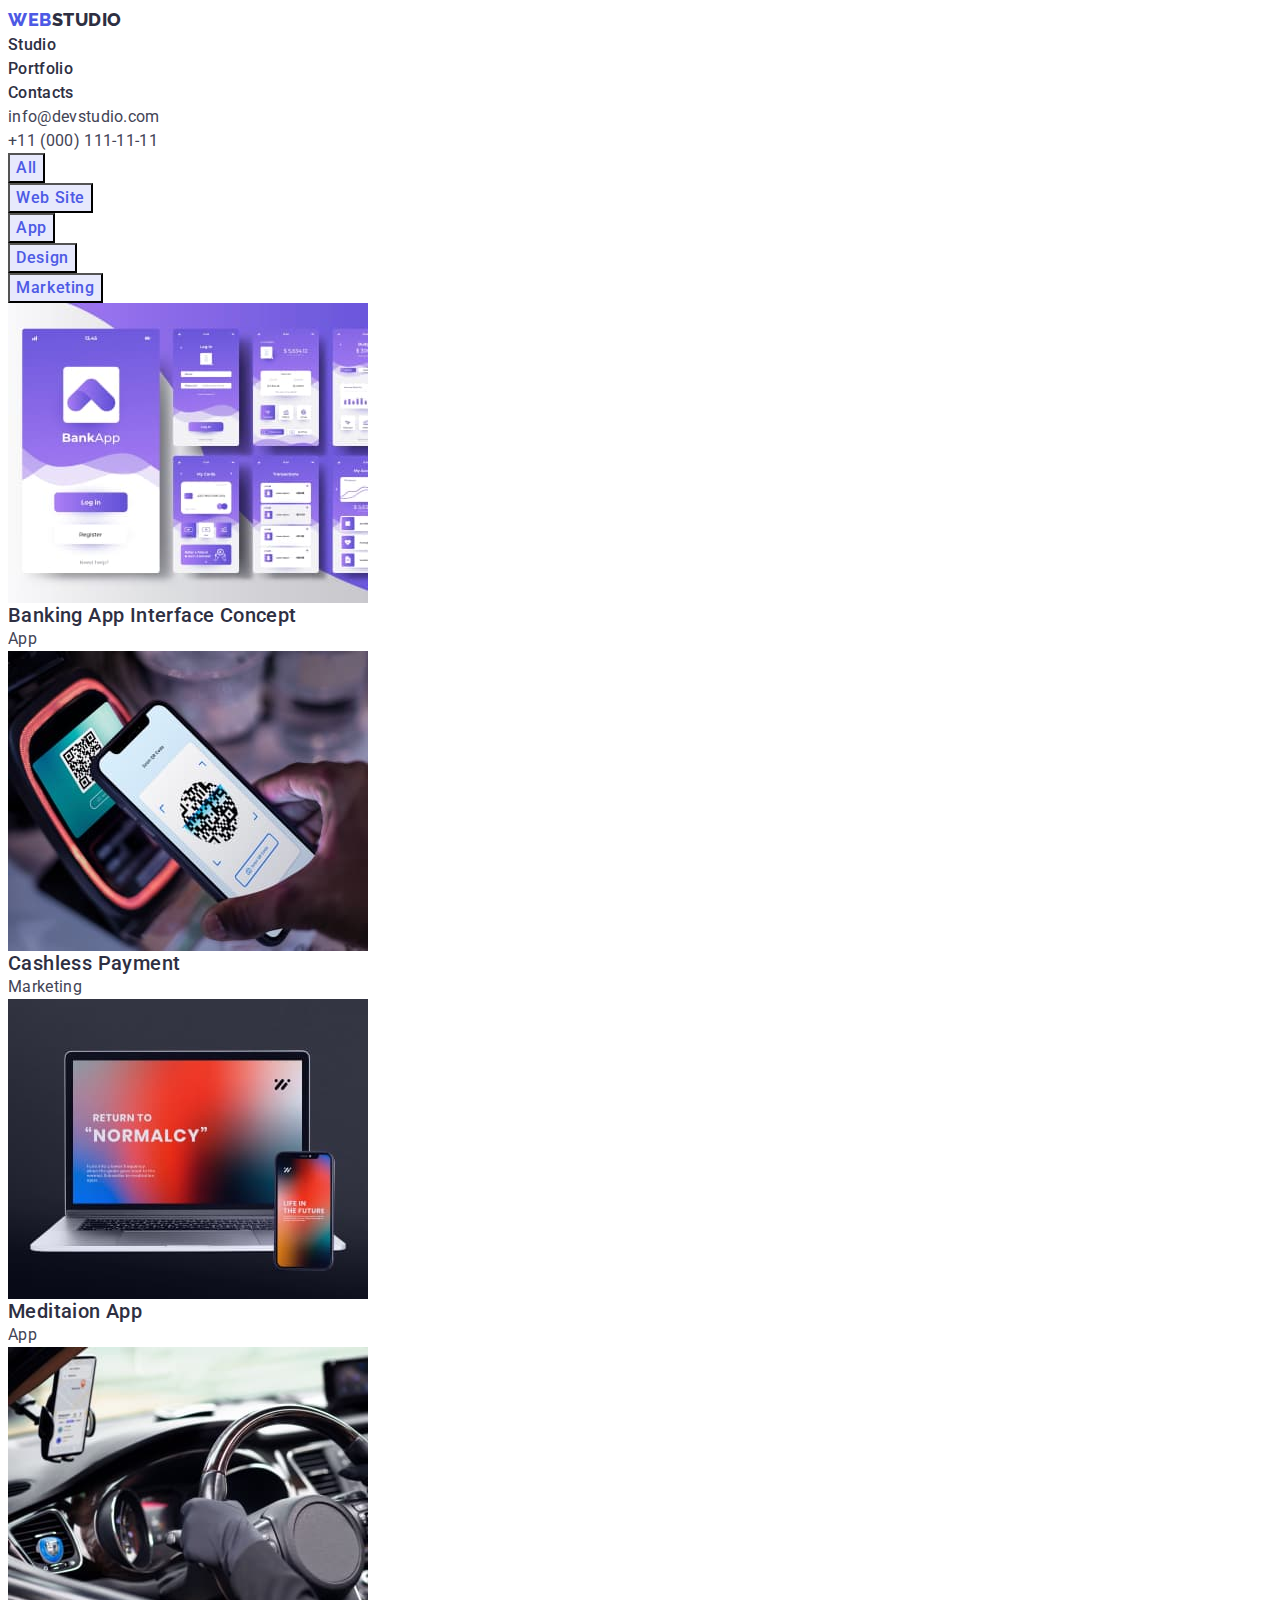
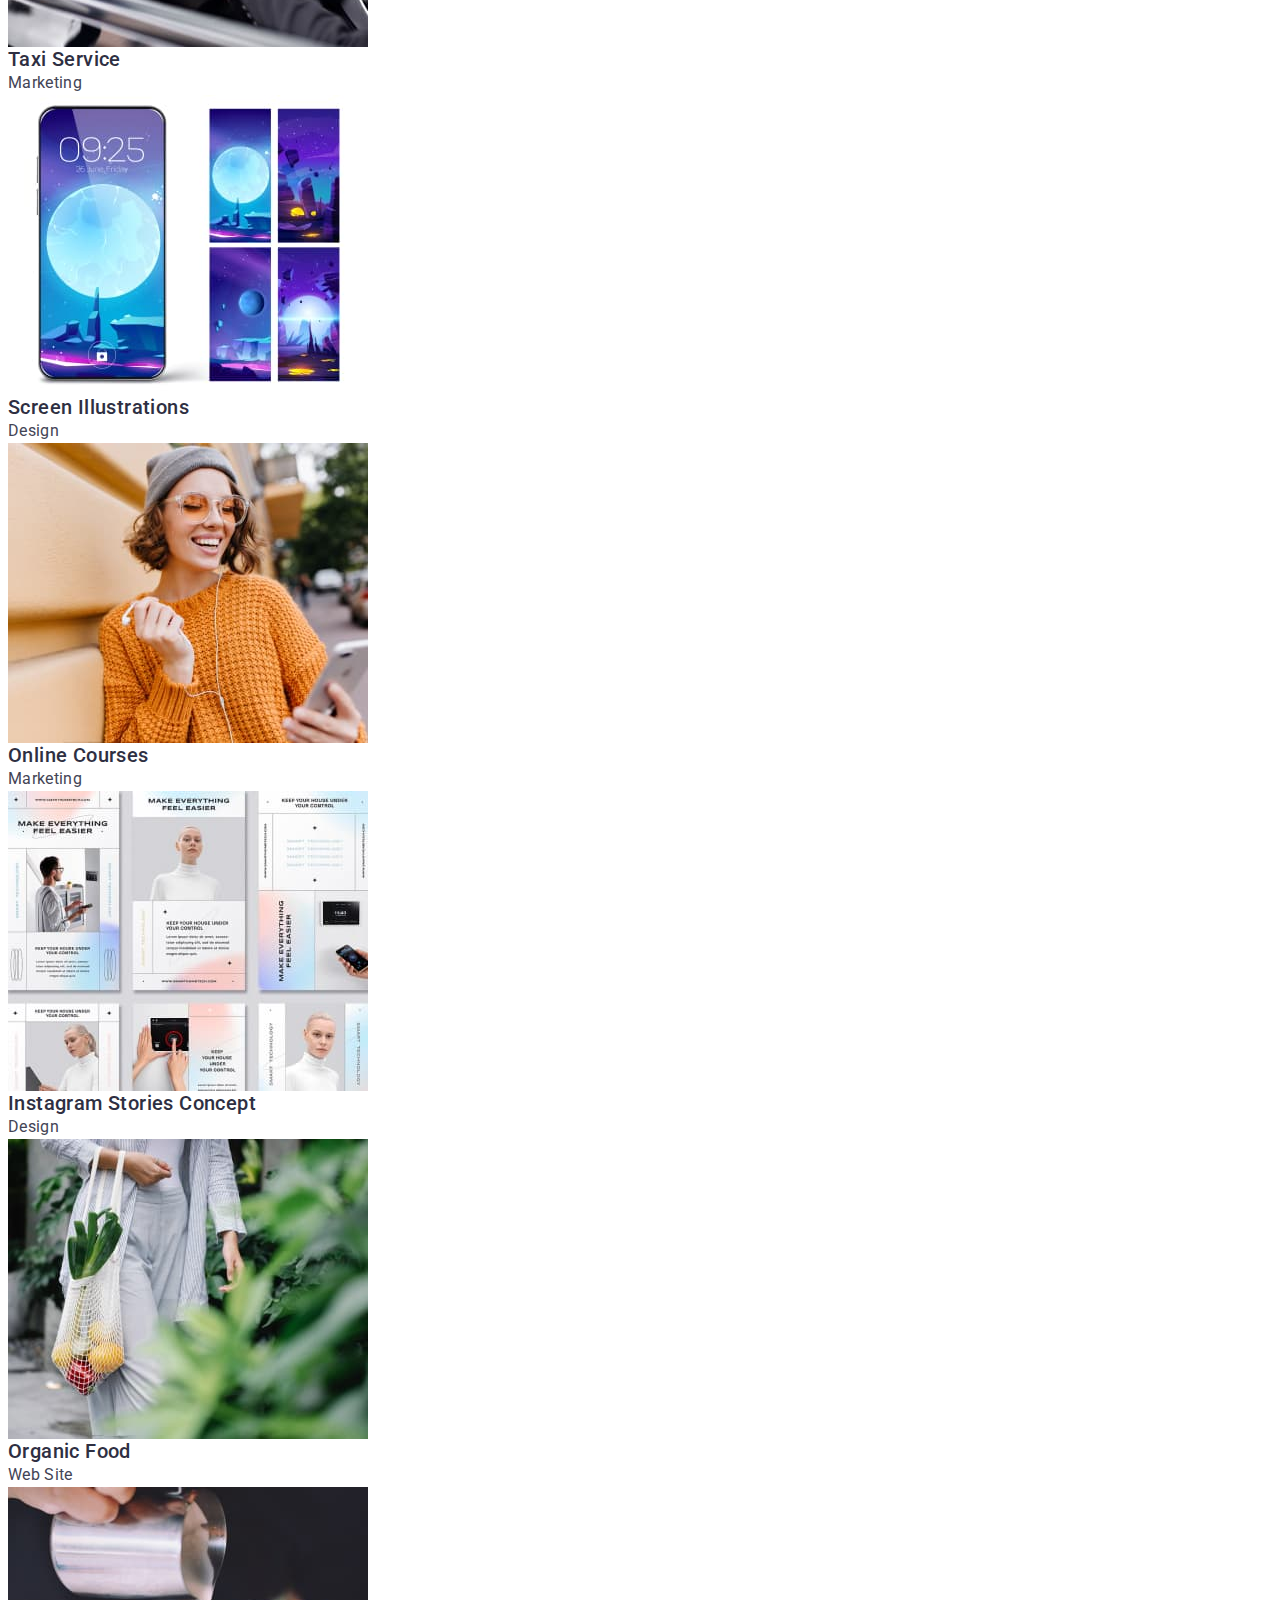
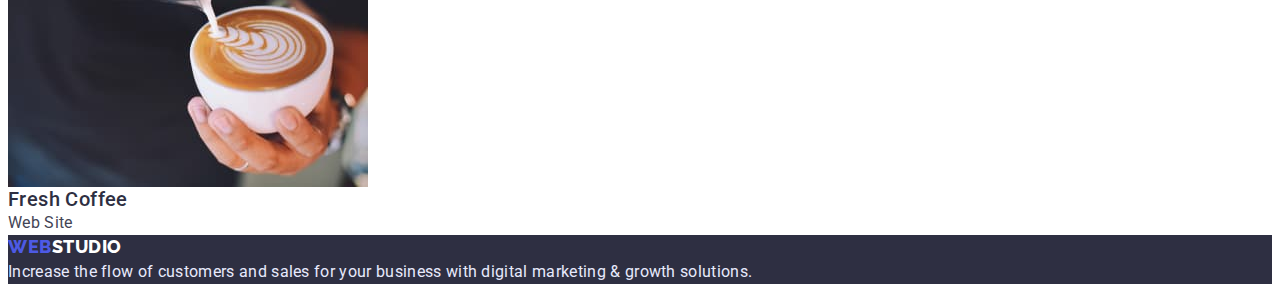
==== portfolio.html @ 81c786ee "new home work" ====
<!DOCTYPE html>
<html lang="en">
  <head>
    <meta charset="UTF-8" />
    <meta http-equiv="X-UA-Compatible" content="IE=edge" />
    <meta name="viewport" content="width=device-width, initial-scale=1.0" />
    <title>Portfolio</title>
    <link rel="preconnect" href="https://fonts.googleapis.com" />
    <link rel="preconnect" href="https://fonts.gstatic.com" crossorigin />
    <link
      href="https://fonts.googleapis.com/css2?family=Raleway:wght@800&family=Roboto:wght@400;500;700;900&display=swap"
      rel="stylesheet"
    />
    <!-- =============STYLES=============== -->
    <link
      rel="stylesheet"
      href="https://cdnjs.cloudflare.com/ajax/libs/modern-normalize/1.1.0/modern-normalize.min.css"
      integrity="sha512-wpPYUAdjBVSE4KJnH1VR1HeZfpl1ub8YT/NKx4PuQ5NmX2tKuGu6U/JRp5y+Y8XG2tV+wKQpNHVUX03MfMFn9Q=="
      crossorigin="anonymous"
      referrerpolicy="no-referrer"
    />
    <link rel="stylesheet" href="./css/style.css" />
  </head>
  <body>
    <!-- =============HEADER=============== -->
    <header class="header">
      <nav class="nav">
        <a class="link logo" href="./index.html"
          ><span class="logo-primary-clr">Web</span>Studio</a
        >
        <ul class="list menu-list">
          <li class="menu-item">
            <a class="link header-link" href="./index.html">Studio</a>
          </li>
          <li class="menu-item">
            <a class="link header-link" href="./portfolio.html">Portfolio</a>
          </li>
          <li class="menu-item">
            <a class="link header-link" href="">Contacts</a>
          </li>
        </ul>
      </nav>
      <address>
        <ul class="list">
          <li>
            <a class="link adress-link" href="mailto:info@devstudio.com"
              >info@devstudio.com</a
            >
          </li>
          <li>
            <a class="link adress-link" href="tel:+110001111111"
              >+11 (000) 111-11-11</a
            >
          </li>
        </ul>
      </address>
    </header>
    <main>
      <!-- ============= SECTION=============== -->
      <section>
        <h1 class="hidden">Portfolio-list</h1>
        <ul class="list">
          <li><button class="secondary-button" type="button">All</button></li>
          <li>
            <button class="secondary-button" type="button">Web Site</button>
          </li>
          <li><button class="secondary-button" type="button">App</button></li>
          <li>
            <button class="secondary-button" type="button">Design</button>
          </li>
          <li>
            <button class="secondary-button" type="button">Marketing</button>
          </li>
        </ul>
        <ul class="list">
          <li>
            <img
              src="./images/portfolio-images/bank-app.jpg"
              alt="banking app interface"
              width="360"
              height="300"
            />
            <h2 class="secondary-title">Banking App Interface Concept</h2>
            <p>App</p>
          </li>
          <li>
            <img
              src="./images/portfolio-images/payment.jpg"
              alt="payment process"
              width="360"
              height="300"
            />
            <h2 class="secondary-title">Cashless Payment</h2>
            <p>Marketing</p>
          </li>
          <li>
            <img
              src="./images/portfolio-images/meditation-app.jpg"
              alt="meditation app in laptop"
              width="360"
              height="300"
            />
            <h2 class="secondary-title">Meditaion App</h2>
            <p>App</p>
          </li>
          <li>
            <img
              src="./images/portfolio-images/taxi.jpg"
              alt="taxi car"
              width="360"
              height="300"
            />
            <h2 class="secondary-title">Taxi Service</h2>
            <p>Marketing</p>
          </li>
          <li>
            <img
              src="./images/portfolio-images/screen-illustration.jpg"
              alt="screen illustrations"
              width="360"
              height="300"
            />
            <h2 class="secondary-title">Screen Illustrations</h2>
            <p>Design</p>
          </li>
          <li>
            <img
              src="./images/portfolio-images/woman-and-smartphone.jpg"
              alt="woman with smartphone"
              width="360"
              height="300"
            />
            <h2 class="secondary-title">Online Courses</h2>
            <p>Marketing</p>
          </li>
          <li>
            <img
              src="./images/portfolio-images/instagram-stories.jpg"
              alt="instagram stories"
              width="360"
              height="300"
            />
            <h2 class="secondary-title">Instagram Stories Concept</h2>
            <p>Design</p>
          </li>
          <li>
            <img
              src="./images/portfolio-images/organic-food.jpg"
              alt="organic food in bag"
              width="360"
              height="300"
            />
            <h2 class="secondary-title">Organic Food</h2>
            <p>Web Site</p>
          </li>
          <li>
            <img
              src="./images/portfolio-images/coffee.jpg"
              alt="cup with coffee"
              width="360"
              height="300"
            />
            <h2 class="secondary-title">Fresh Coffee</h2>
            <p>Web Site</p>
          </li>
        </ul>
      </section>
    </main>
    <!-- =============FOOTER=============== -->
    <footer class="footer">
      <a class="link logo" href="./index.html"
        ><span class="logo-primary-clr">Web</span
        ><span class="logo-secondary-clr">Studio</span></a
      >
      <p class="footer-text">
        Increase the flow of customers and sales for your business with digital
        marketing & growth solutions.
      </p>
    </footer>
  </body>
</html>
---- css/style.css ----
/* variables, drops, inherites */
:root {
  --primary-font: 'Roboto', sans-serif;
  --secondary-font: 'Raleway', sans-serif;
  --primary-brand-color: #4d5ae5;
  --pressed-state-color: #404bbf;
  --dark-heads-color: #2e2f42;
  --body-text-color: #434455;
  --accent-color: #e7e9fc;
  --light-color: #f4f4fd;
  --primary-bck-color: #ffffff;
}

.hidden {
  position: absolute;
  white-space: nowrap;
  width: 1px;
  height: 1px;
  overflow: hidden;
  border: 0;
  padding: 0;
  clip: rect(0 0 0 0);
  clip-path: inset(50%);
  margin: -1px;
}

body {
  color: var(--body-text-color);
  font-family: var(--primary-font);
  font-size: 16px;
  line-height: 1.5;
  letter-spacing: 0.02em;
}

h1,
h2,
h3,
h4,
h5,
h6,
p {
  margin-top: 0;
  margin-bottom: 0;
}

ul,
ol {
  margin-top: 0;
  margin-bottom: 0;
  padding-left: 0;
}

img {
  display: block;
  max-width: auto;
  height: auto;
}

.link {
  text-decoration: none;
}

.list {
  list-style: none;
}

/* Components */

.section {
  padding-top: ;
  outline: 2px solid tomato;
}

.logo {
  color: var(--dark-heads-color);
  font-family: var(--secondary-font);
  font-weight: 800;
  font-size: 18px;
  line-height: 1.33;
  letter-spacing: 0.03em;
  text-transform: uppercase;
}
.logo-primary-clr {
  color: var(--primary-brand-color);
}

.logo-secondary-clr {
  color: var(--primary-bck-color);
}

.primary-title {
  color: var(--dark-heads-color);
  font-family: var(--primary-font);
  font-size: 36px;
  line-height: 1.11;
  text-align: center;
  letter-spacing: 0.02em;
  text-transform: capitalize;
}

.secondary-title {
  color: var(--dark-heads-color);
  font-family: var(--primary-font);
  font-weight: 500;
  font-size: 20px;
  line-height: 1.2;
  letter-spacing: 0.02em;
}

.background {
  background-color: var(--light-color);
}

.secondary-button {
  color: var(--primary-brand-color);
  background-color: var(--accent-color);
  font-family: var(--primary-font);
  font-weight: 500;
  font-size: 16px;
  line-height: 1.5;
  letter-spacing: 0.04em;
  cursor: pointer;
}

.secondary-button:hover,
.secondary-button:focus {
  background-color: var(--pressed-state-color);
  color: var(--primary-bck-color);
}

.list-item {
  background-color: var(--primary-bck-color);
  text-align: center;
}

/* Header */

.header {
  background-color: var(--primary-bck-color);
}

.header-link {
  color: var(--dark-heads-color);
  font-weight: 500;
}

.header-link:hover,
.header-link:focus {
  color: var(--pressed-state-color);
}

.adress-link {
  color: var(--body-text-color);
  font-style: normal;
}

.adress-link:hover,
.adress-link:focus {
  color: var(--pressed-state-color);
}

/* Hero */

.hero {
  background-color: var(--dark-heads-color);
}

.hero-title {
  color: var(--primary-bck-color);
  font-family: var(--primary-font);
  font-size: 56px;
  line-height: 1.07;
  text-align: center;
  letter-spacing: 0.02em;
}

.hero-button {
  background-color: var(--primary-brand-color);
  color: var(--primary-bck-color);
  font-family: var(--primary-font);
  font-weight: 500;
  font-size: 16px;
  line-height: 1.5;
  letter-spacing: 0.04em;
  cursor: pointer;
}

.hero-button:hover,
.hero-button:focus {
  background-color: var(--pressed-state-color);
  color: var(--primary-bck-color);
}

/* Footer */

.footer {
  background-color: var(--dark-heads-color);
}

.footer-text {
  color: var(--accent-color);
}
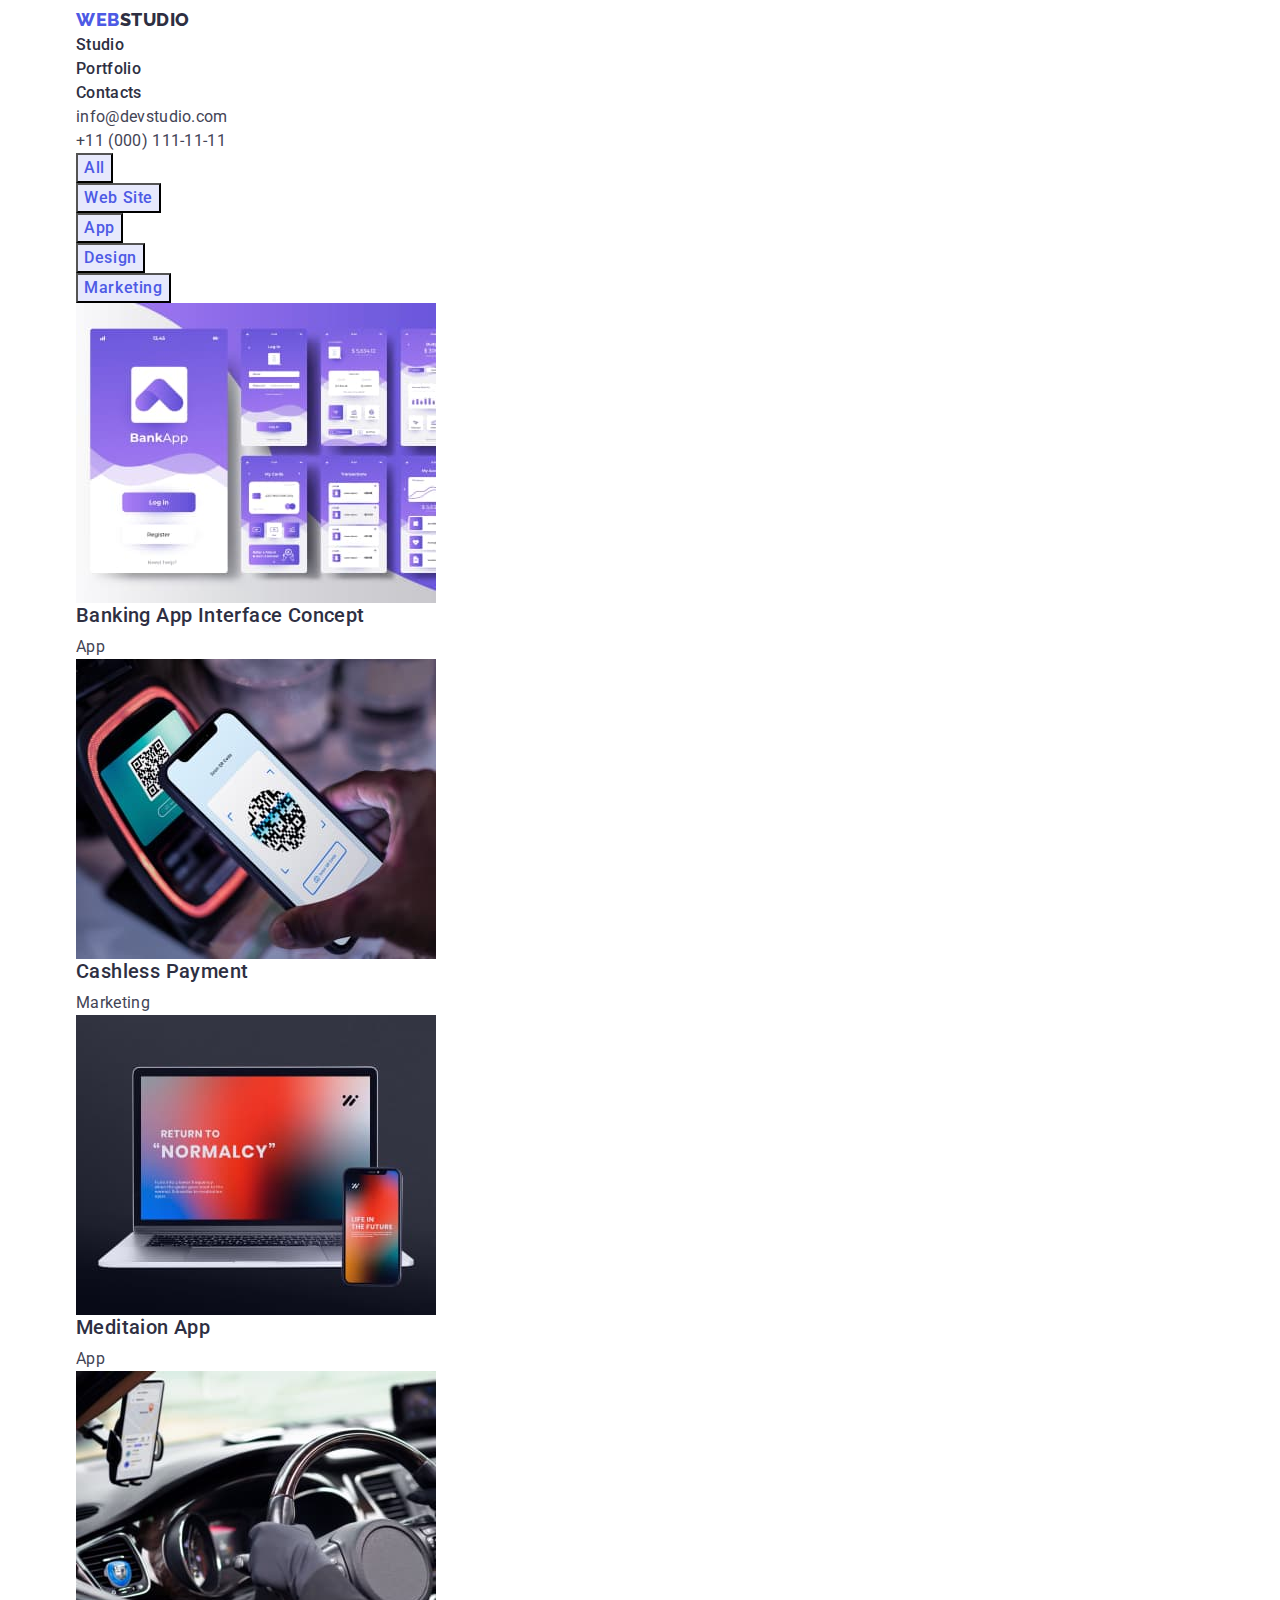
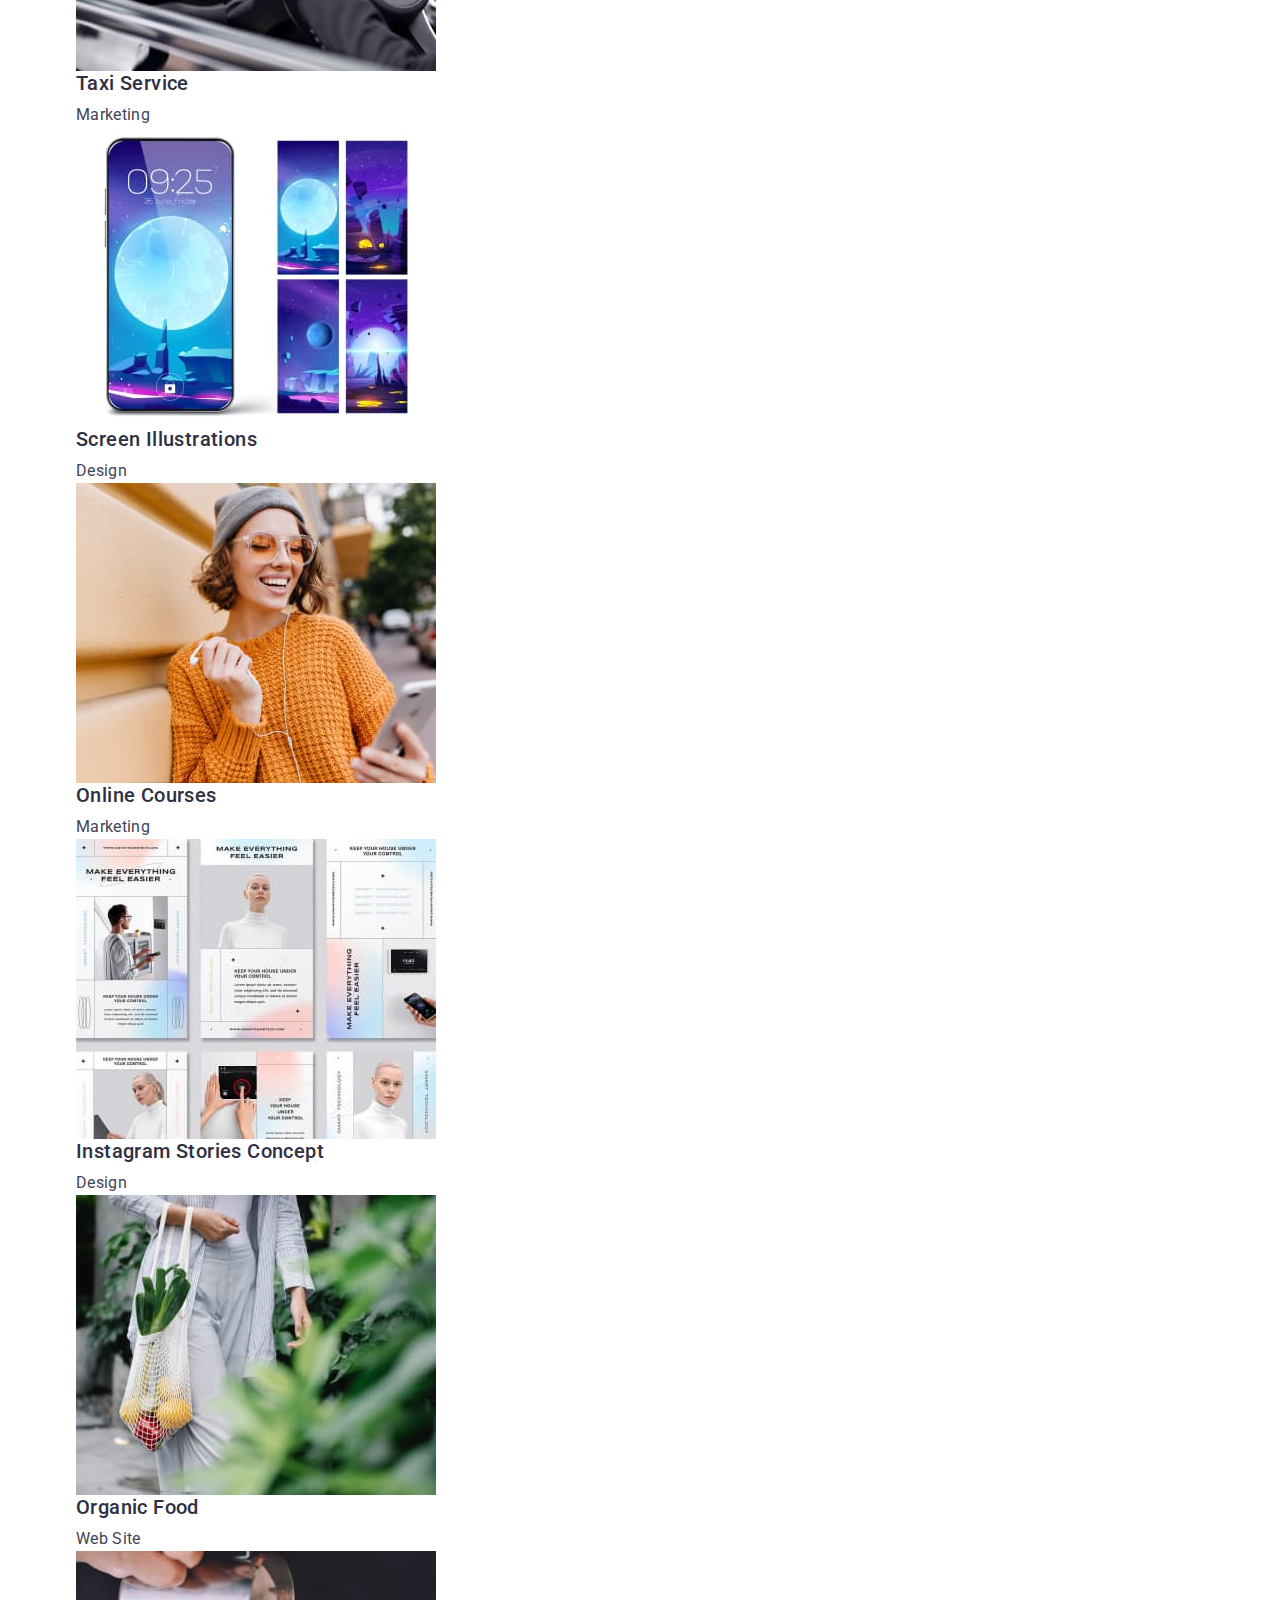
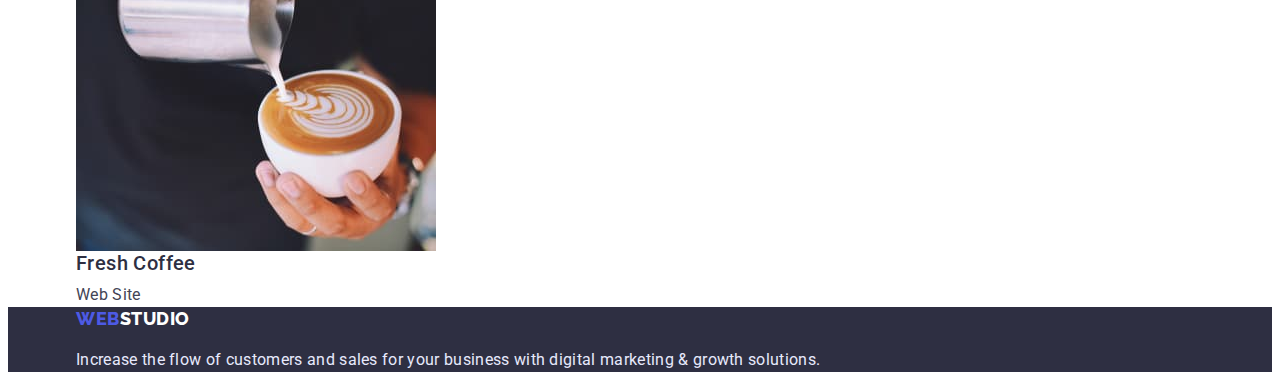
==== commit b681dd3b: "add location off elements" ====
--- a/portfolio.html
+++ b/portfolio.html
@@ -24,158 +24,164 @@
   <body>
     <!-- =============HEADER=============== -->
     <header class="header">
-      <nav class="nav">
-        <a class="link logo" href="./index.html"
-          ><span class="logo-primary-clr">Web</span>Studio</a
-        >
-        <ul class="list menu-list">
-          <li class="menu-item">
-            <a class="link header-link" href="./index.html">Studio</a>
-          </li>
-          <li class="menu-item">
-            <a class="link header-link" href="./portfolio.html">Portfolio</a>
-          </li>
-          <li class="menu-item">
-            <a class="link header-link" href="">Contacts</a>
-          </li>
-        </ul>
-      </nav>
-      <address>
-        <ul class="list">
-          <li>
-            <a class="link adress-link" href="mailto:info@devstudio.com"
-              >info@devstudio.com</a
-            >
-          </li>
-          <li>
-            <a class="link adress-link" href="tel:+110001111111"
-              >+11 (000) 111-11-11</a
-            >
-          </li>
-        </ul>
-      </address>
+      <div class="container">
+        <nav class="nav">
+          <a class="link logo" href="./index.html"
+            ><span class="logo-primary-clr">Web</span>Studio</a
+          >
+          <ul class="list menu-list">
+            <li class="menu-item">
+              <a class="link header-link" href="./index.html">Studio</a>
+            </li>
+            <li class="menu-item">
+              <a class="link header-link" href="./portfolio.html">Portfolio</a>
+            </li>
+            <li class="menu-item">
+              <a class="link header-link" href="">Contacts</a>
+            </li>
+          </ul>
+        </nav>
+        <address>
+          <ul class="list">
+            <li>
+              <a class="link adress-link" href="mailto:info@devstudio.com"
+                >info@devstudio.com</a
+              >
+            </li>
+            <li>
+              <a class="link adress-link" href="tel:+110001111111"
+                >+11 (000) 111-11-11</a
+              >
+            </li>
+          </ul>
+        </address>
+      </div>
     </header>
     <main>
       <!-- ============= SECTION=============== -->
-      <section>
-        <h1 class="hidden">Portfolio-list</h1>
-        <ul class="list">
-          <li><button class="secondary-button" type="button">All</button></li>
-          <li>
-            <button class="secondary-button" type="button">Web Site</button>
-          </li>
-          <li><button class="secondary-button" type="button">App</button></li>
-          <li>
-            <button class="secondary-button" type="button">Design</button>
-          </li>
-          <li>
-            <button class="secondary-button" type="button">Marketing</button>
-          </li>
-        </ul>
-        <ul class="list">
-          <li>
-            <img
-              src="./images/portfolio-images/bank-app.jpg"
-              alt="banking app interface"
-              width="360"
-              height="300"
-            />
-            <h2 class="secondary-title">Banking App Interface Concept</h2>
-            <p>App</p>
-          </li>
-          <li>
-            <img
-              src="./images/portfolio-images/payment.jpg"
-              alt="payment process"
-              width="360"
-              height="300"
-            />
-            <h2 class="secondary-title">Cashless Payment</h2>
-            <p>Marketing</p>
-          </li>
-          <li>
-            <img
-              src="./images/portfolio-images/meditation-app.jpg"
-              alt="meditation app in laptop"
-              width="360"
-              height="300"
-            />
-            <h2 class="secondary-title">Meditaion App</h2>
-            <p>App</p>
-          </li>
-          <li>
-            <img
-              src="./images/portfolio-images/taxi.jpg"
-              alt="taxi car"
-              width="360"
-              height="300"
-            />
-            <h2 class="secondary-title">Taxi Service</h2>
-            <p>Marketing</p>
-          </li>
-          <li>
-            <img
-              src="./images/portfolio-images/screen-illustration.jpg"
-              alt="screen illustrations"
-              width="360"
-              height="300"
-            />
-            <h2 class="secondary-title">Screen Illustrations</h2>
-            <p>Design</p>
-          </li>
-          <li>
-            <img
-              src="./images/portfolio-images/woman-and-smartphone.jpg"
-              alt="woman with smartphone"
-              width="360"
-              height="300"
-            />
-            <h2 class="secondary-title">Online Courses</h2>
-            <p>Marketing</p>
-          </li>
-          <li>
-            <img
-              src="./images/portfolio-images/instagram-stories.jpg"
-              alt="instagram stories"
-              width="360"
-              height="300"
-            />
-            <h2 class="secondary-title">Instagram Stories Concept</h2>
-            <p>Design</p>
-          </li>
-          <li>
-            <img
-              src="./images/portfolio-images/organic-food.jpg"
-              alt="organic food in bag"
-              width="360"
-              height="300"
-            />
-            <h2 class="secondary-title">Organic Food</h2>
-            <p>Web Site</p>
-          </li>
-          <li>
-            <img
-              src="./images/portfolio-images/coffee.jpg"
-              alt="cup with coffee"
-              width="360"
-              height="300"
-            />
-            <h2 class="secondary-title">Fresh Coffee</h2>
-            <p>Web Site</p>
-          </li>
-        </ul>
+      <section class="portfolio-section">
+        <div class="container">
+          <h1 class="hidden">Portfolio-list</h1>
+          <ul class="list">
+            <li><button class="secondary-button" type="button">All</button></li>
+            <li>
+              <button class="secondary-button" type="button">Web Site</button>
+            </li>
+            <li><button class="secondary-button" type="button">App</button></li>
+            <li>
+              <button class="secondary-button" type="button">Design</button>
+            </li>
+            <li>
+              <button class="secondary-button" type="button">Marketing</button>
+            </li>
+          </ul>
+          <ul class="list">
+            <li>
+              <img
+                src="./images/portfolio-images/bank-app.jpg"
+                alt="banking app interface"
+                width="360"
+                height="300"
+              />
+              <h2 class="secondary-title">Banking App Interface Concept</h2>
+              <p>App</p>
+            </li>
+            <li>
+              <img
+                src="./images/portfolio-images/payment.jpg"
+                alt="payment process"
+                width="360"
+                height="300"
+              />
+              <h2 class="secondary-title">Cashless Payment</h2>
+              <p>Marketing</p>
+            </li>
+            <li>
+              <img
+                src="./images/portfolio-images/meditation-app.jpg"
+                alt="meditation app in laptop"
+                width="360"
+                height="300"
+              />
+              <h2 class="secondary-title">Meditaion App</h2>
+              <p>App</p>
+            </li>
+            <li>
+              <img
+                src="./images/portfolio-images/taxi.jpg"
+                alt="taxi car"
+                width="360"
+                height="300"
+              />
+              <h2 class="secondary-title">Taxi Service</h2>
+              <p>Marketing</p>
+            </li>
+            <li>
+              <img
+                src="./images/portfolio-images/screen-illustration.jpg"
+                alt="screen illustrations"
+                width="360"
+                height="300"
+              />
+              <h2 class="secondary-title">Screen Illustrations</h2>
+              <p>Design</p>
+            </li>
+            <li>
+              <img
+                src="./images/portfolio-images/woman-and-smartphone.jpg"
+                alt="woman with smartphone"
+                width="360"
+                height="300"
+              />
+              <h2 class="secondary-title">Online Courses</h2>
+              <p>Marketing</p>
+            </li>
+            <li>
+              <img
+                src="./images/portfolio-images/instagram-stories.jpg"
+                alt="instagram stories"
+                width="360"
+                height="300"
+              />
+              <h2 class="secondary-title">Instagram Stories Concept</h2>
+              <p>Design</p>
+            </li>
+            <li>
+              <img
+                src="./images/portfolio-images/organic-food.jpg"
+                alt="organic food in bag"
+                width="360"
+                height="300"
+              />
+              <h2 class="secondary-title">Organic Food</h2>
+              <p>Web Site</p>
+            </li>
+            <li>
+              <img
+                src="./images/portfolio-images/coffee.jpg"
+                alt="cup with coffee"
+                width="360"
+                height="300"
+              />
+              <h2 class="secondary-title">Fresh Coffee</h2>
+              <p>Web Site</p>
+            </li>
+          </ul>
+        </div>
       </section>
     </main>
     <!-- =============FOOTER=============== -->
     <footer class="footer">
-      <a class="link logo" href="./index.html"
-        ><span class="logo-primary-clr">Web</span
-        ><span class="logo-secondary-clr">Studio</span></a
-      >
-      <p class="footer-text">
-        Increase the flow of customers and sales for your business with digital
-        marketing & growth solutions.
-      </p>
+      <div class="container">
+        <a class="link logo" href="./index.html"
+          ><span class="logo-primary-clr">Web</span
+          ><span class="logo-secondary-clr">Studio</span></a
+        >
+        <p class="footer-text">
+          Increase the flow of customers and sales for your business with
+          digital marketing & growth solutions.
+        </p>
+      </div>
     </footer>
   </body>
 </html>
--- a/css/style.css
+++ b/css/style.css
@@ -11,6 +11,39 @@
   --primary-bck-color: #ffffff;
 }
 
+body {
+  color: var(--body-text-color);
+  background-color: var(--primary-bck-color);
+  font-family: var(--primary-font);
+  font-size: 16px;
+  line-height: 1.5;
+  letter-spacing: 0.02em;
+}
+
+h1,
+h2,
+h3,
+h4,
+h5,
+h6,
+p {
+  margin-top: 0;
+  margin-bottom: 0;
+}
+
+ul,
+ol {
+  margin-top: 0;
+  margin-bottom: 0;
+  padding-left: 0;
+}
+
+img {
+  display: block;
+  max-width: auto;
+  height: auto;
+}
+
 .hidden {
   position: absolute;
   white-space: nowrap;
@@ -20,40 +53,8 @@
   border: 0;
   padding: 0;
   clip: rect(0 0 0 0);
-  clip-path: inset(50%);
+  clip-path: inset(100%);
   margin: -1px;
-}
-
-body {
-  color: var(--body-text-color);
-  font-family: var(--primary-font);
-  font-size: 16px;
-  line-height: 1.5;
-  letter-spacing: 0.02em;
-}
-
-h1,
-h2,
-h3,
-h4,
-h5,
-h6,
-p {
-  margin-top: 0;
-  margin-bottom: 0;
-}
-
-ul,
-ol {
-  margin-top: 0;
-  margin-bottom: 0;
-  padding-left: 0;
-}
-
-img {
-  display: block;
-  max-width: auto;
-  height: auto;
 }
 
 .link {
@@ -66,9 +67,11 @@
 
 /* Components */
 
-.section {
-  padding-top: ;
-  outline: 2px solid tomato;
+.container {
+  width: 100%;
+  max-width: 1128px;
+  margin: 0 auto;
+  padding: 0 15px;
 }
 
 .logo {
@@ -89,6 +92,7 @@
 }
 
 .primary-title {
+  margin-bottom: 72px;
   color: var(--dark-heads-color);
   font-family: var(--primary-font);
   font-size: 36px;
@@ -99,6 +103,7 @@
 }
 
 .secondary-title {
+  margin-bottom: 8px;
   color: var(--dark-heads-color);
   font-family: var(--primary-font);
   font-weight: 500;
@@ -162,10 +167,13 @@
 /* Hero */
 
 .hero {
+  padding-top: 188px;
+  padding-bottom: 188px;
   background-color: var(--dark-heads-color);
 }
 
 .hero-title {
+  margin-bottom: 48px;
   color: var(--primary-bck-color);
   font-family: var(--primary-font);
   font-size: 56px;
@@ -191,6 +199,27 @@
   color: var(--primary-bck-color);
 }
 
+/* adventages section */
+
+.advantages-section {
+  padding-top: 120px;
+  padding-bottom: 60px;
+}
+
+/* product section */
+
+.product-section {
+  padding-top: 60px;
+  padding-bottom: 120px;
+}
+
+/* team section */
+
+.team-section {
+  padding-top: 120px;
+  padding-bottom: 120px;
+}
+
 /* Footer */
 
 .footer {
@@ -198,5 +227,6 @@
 }
 
 .footer-text {
+  margin-top: 16px;
   color: var(--accent-color);
 }
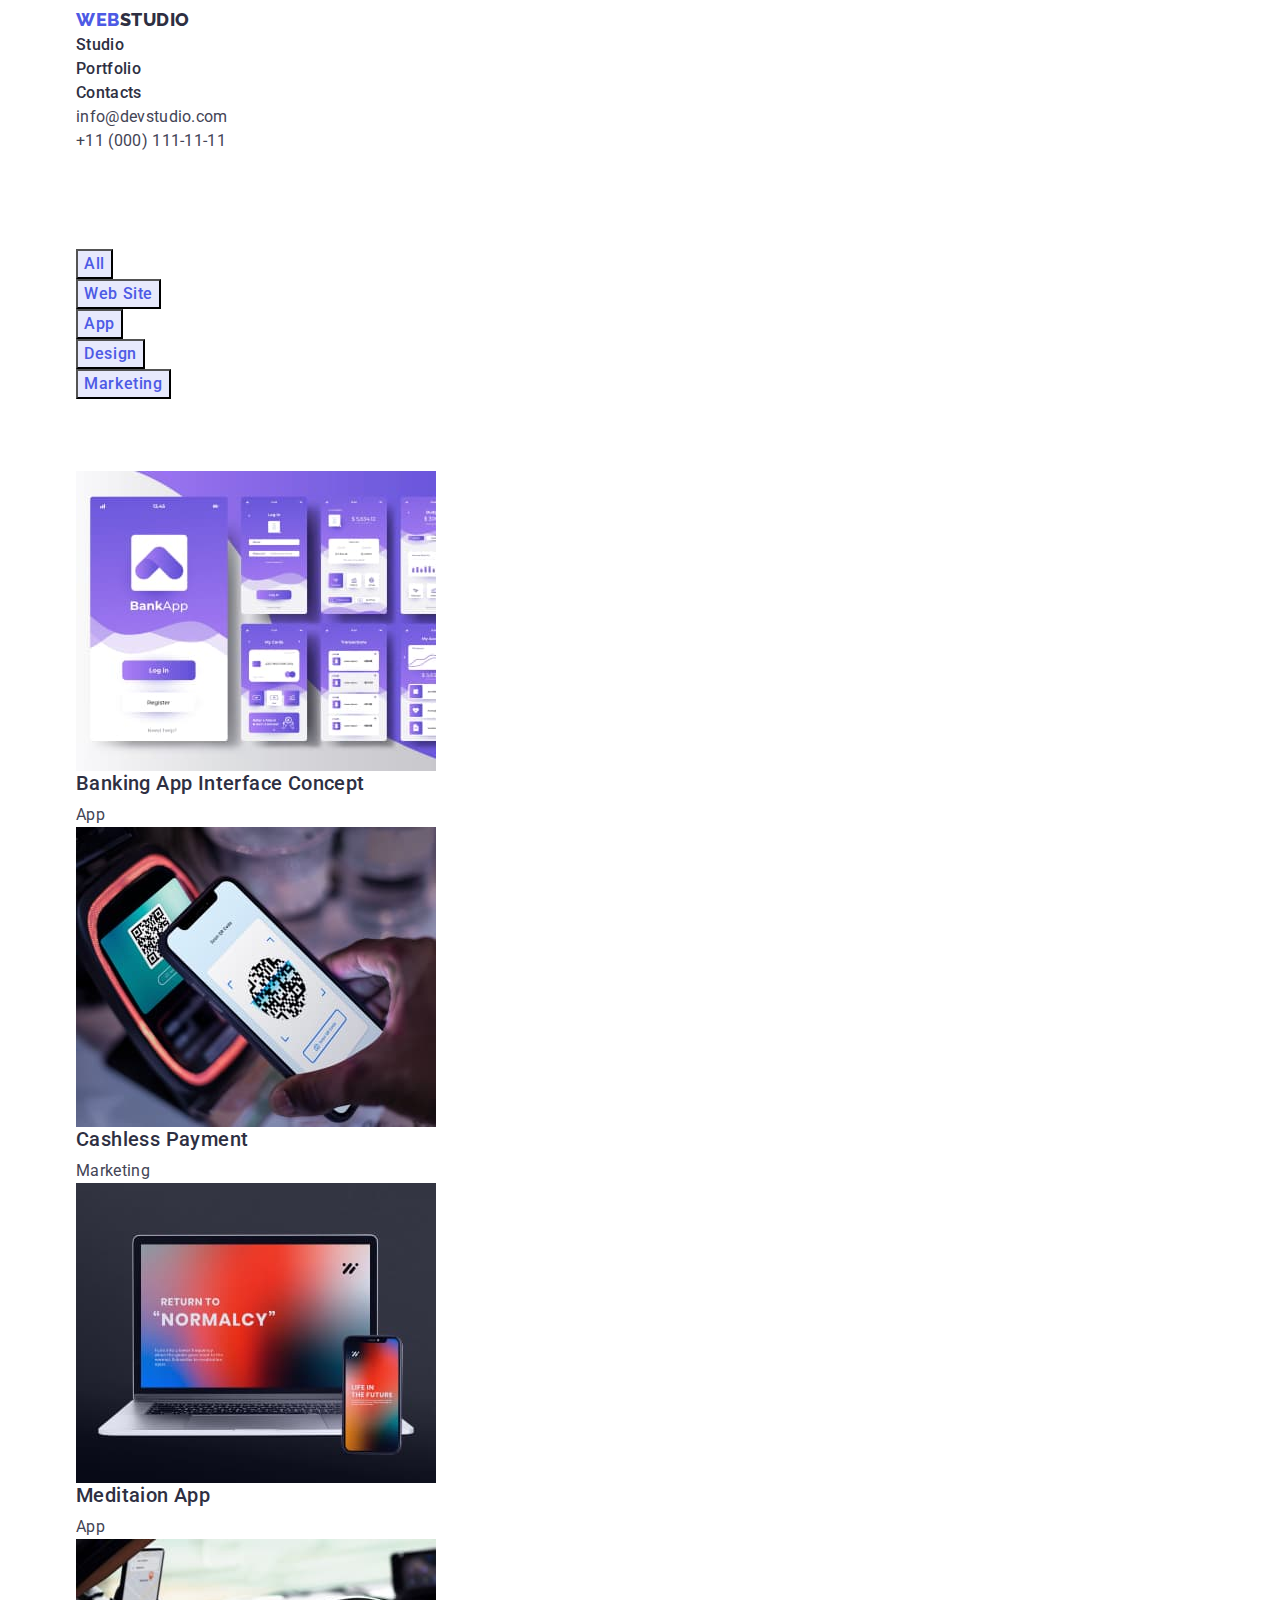
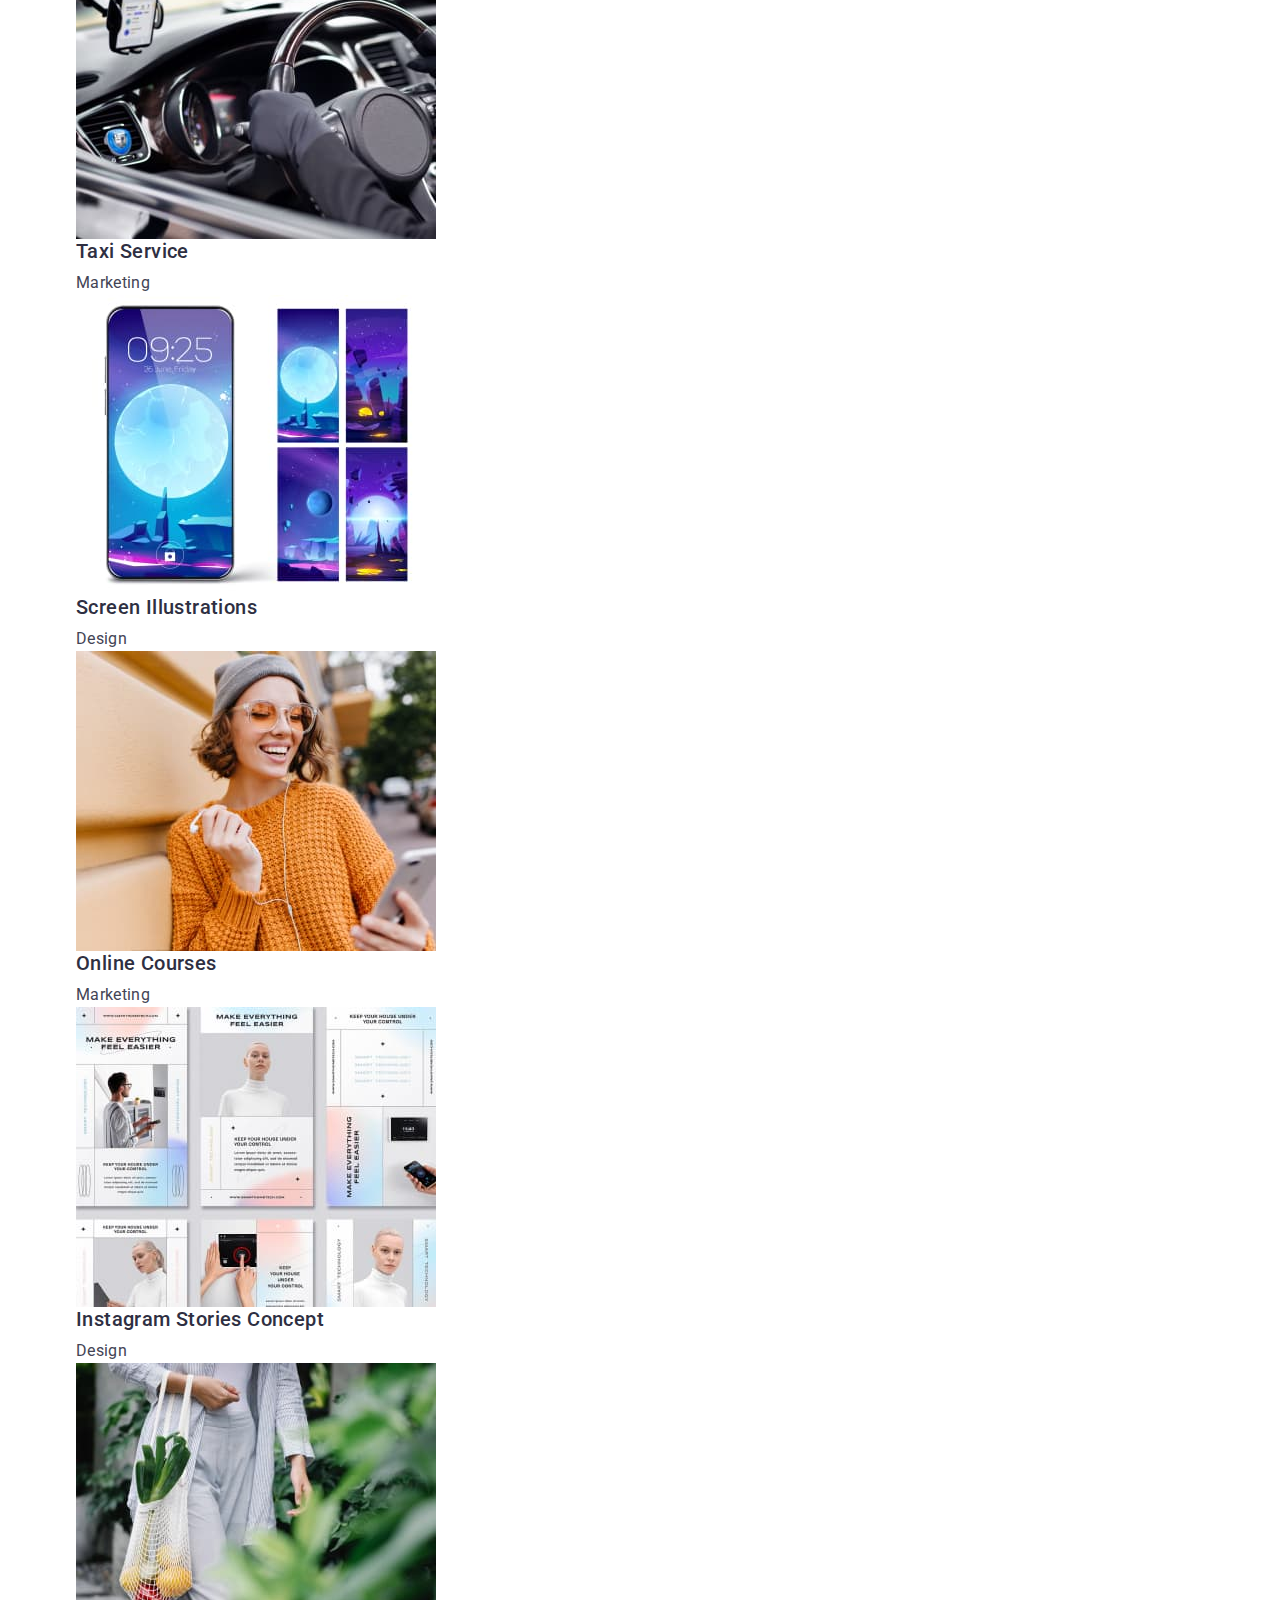
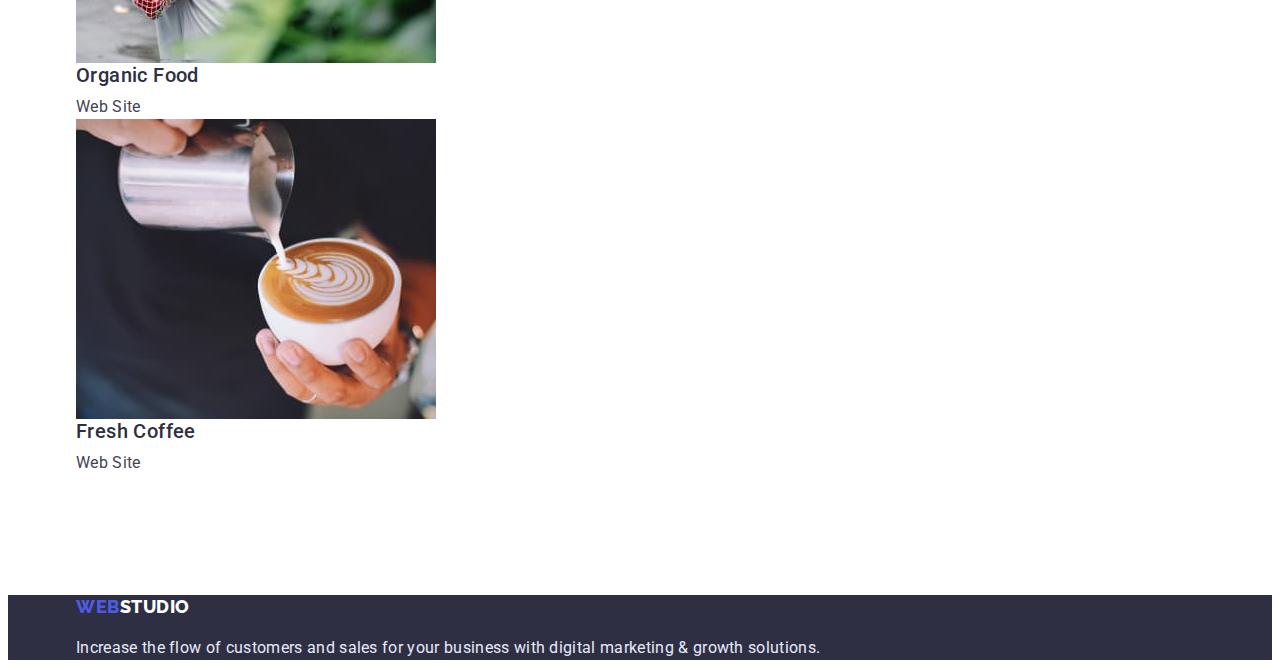
==== commit 7e91cab8: "finish location elements" ====
--- a/portfolio.html
+++ b/portfolio.html
@@ -62,7 +62,7 @@
       <section class="portfolio-section">
         <div class="container">
           <h1 class="hidden">Portfolio-list</h1>
-          <ul class="list">
+          <ul class="filter-list list">
             <li><button class="secondary-button" type="button">All</button></li>
             <li>
               <button class="secondary-button" type="button">Web Site</button>
@@ -75,7 +75,7 @@
               <button class="secondary-button" type="button">Marketing</button>
             </li>
           </ul>
-          <ul class="list">
+          <ul class="cards-list list">
             <li>
               <img
                 src="./images/portfolio-images/bank-app.jpg"
--- a/css/style.css
+++ b/css/style.css
@@ -220,6 +220,19 @@
   padding-bottom: 120px;
 }
 
+/* portfolio page */
+
+/* portfolio section */
+
+.portfolio-section {
+  padding-top: 96px;
+  padding-bottom: 120px;
+}
+
+.filter-list {
+  margin-bottom: 72px;
+}
+
 /* Footer */
 
 .footer {
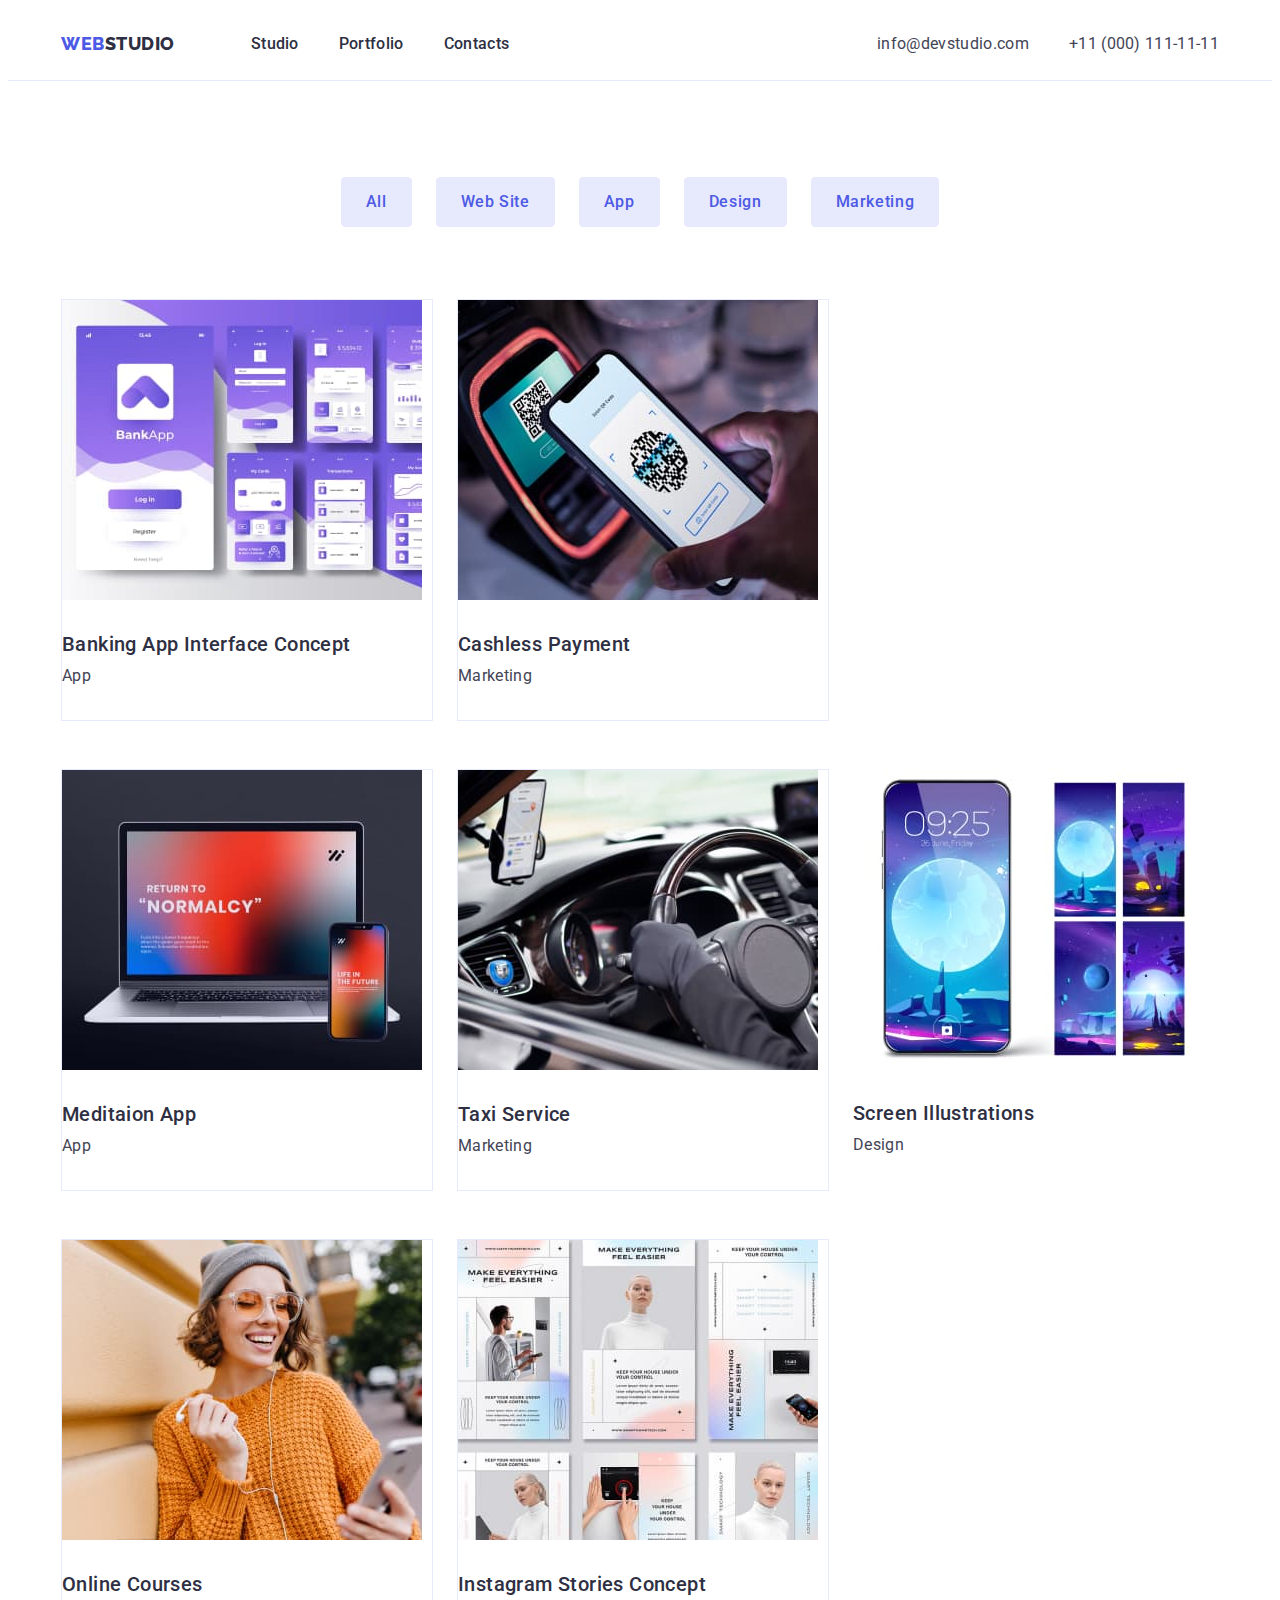
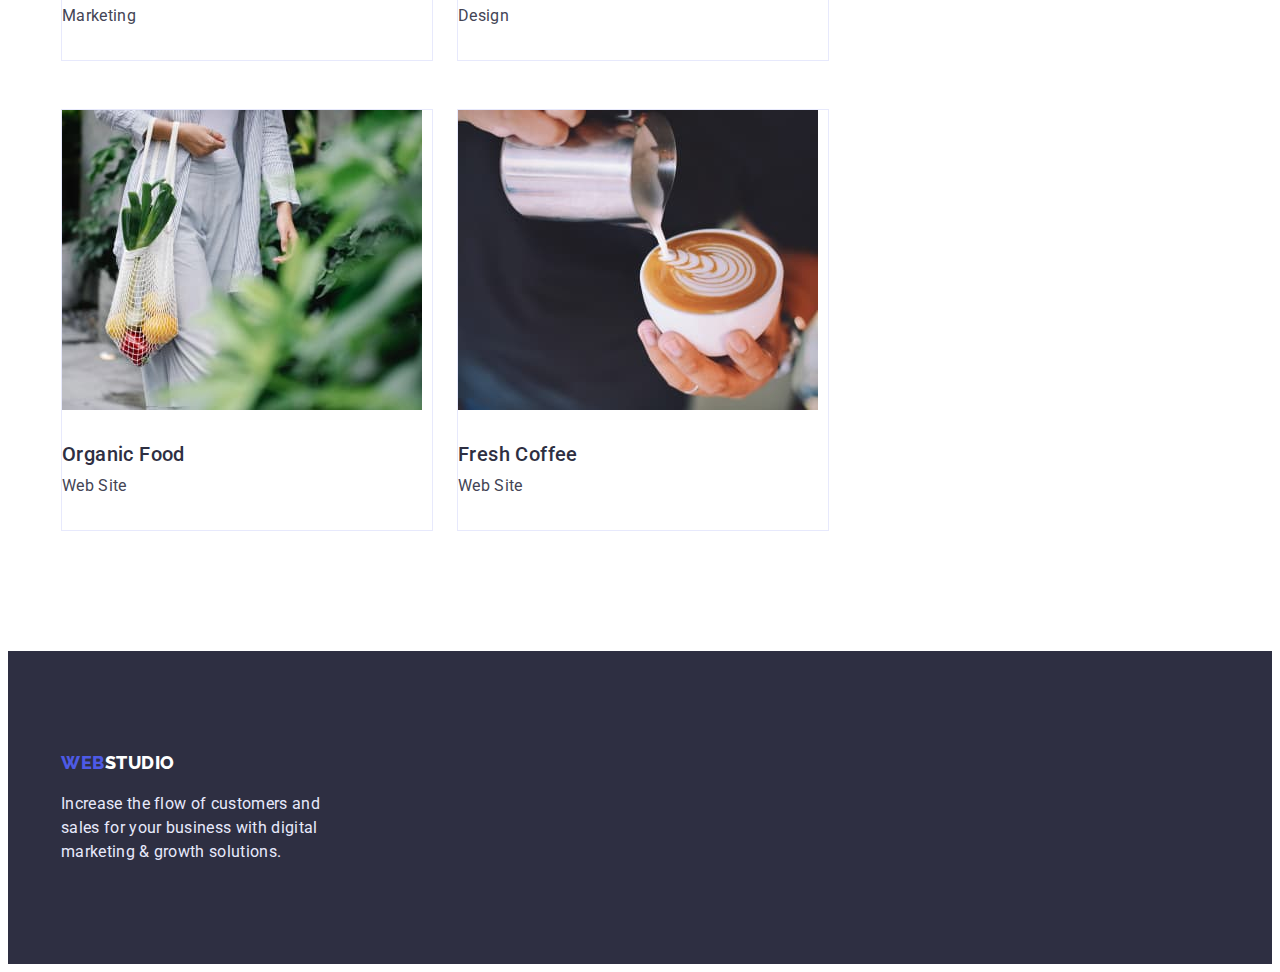
==== commit 02d8a7ee: "css v1" ====
--- a/portfolio.html
+++ b/portfolio.html
@@ -25,96 +25,112 @@
     <!-- =============HEADER=============== -->
     <header class="header">
       <div class="container">
-        <nav class="nav">
-          <a class="link logo" href="./index.html"
-            ><span class="logo-primary-clr">Web</span>Studio</a
-          >
-          <ul class="list menu-list">
-            <li class="menu-item">
-              <a class="link header-link" href="./index.html">Studio</a>
-            </li>
-            <li class="menu-item">
-              <a class="link header-link" href="./portfolio.html">Portfolio</a>
-            </li>
-            <li class="menu-item">
-              <a class="link header-link" href="">Contacts</a>
-            </li>
-          </ul>
-        </nav>
-        <address>
-          <ul class="list">
-            <li>
-              <a class="link adress-link" href="mailto:info@devstudio.com"
-                >info@devstudio.com</a
-              >
-            </li>
-            <li>
-              <a class="link adress-link" href="tel:+110001111111"
-                >+11 (000) 111-11-11</a
-              >
-            </li>
-          </ul>
-        </address>
+        <div class="header-container">
+          <nav class="header-nav">
+            <a class="link logo" href="./index.html"
+              ><span class="logo-primary-clr">Web</span>Studio</a
+            >
+            <ul class="header-list list">
+              <li class="header-item">
+                <a class="link header-link" href="./index.html">Studio</a>
+              </li>
+              <li class="header-item">
+                <a class="link header-link" href="./portfolio.html"
+                  >Portfolio</a
+                >
+              </li>
+              <li class="header-item">
+                <a class="link header-link" href="">Contacts</a>
+              </li>
+            </ul>
+          </nav>
+          <address>
+            <ul class="header-address-list list">
+              <li>
+                <a class="link adress-link" href="mailto:info@devstudio.com"
+                  >info@devstudio.com</a
+                >
+              </li>
+              <li>
+                <a class="link adress-link" href="tel:+110001111111"
+                  >+11 (000) 111-11-11</a
+                >
+              </li>
+            </ul>
+          </address>
+        </div>
       </div>
     </header>
     <main>
       <!-- ============= SECTION=============== -->
-      <section class="portfolio-section">
+      <section class="section portfolio-section">
         <div class="container">
           <h1 class="hidden">Portfolio-list</h1>
           <ul class="filter-list list">
-            <li><button class="secondary-button" type="button">All</button></li>
+            <li class="filter-item">
+              <button class="secondary-button" type="button">All</button>
+            </li>
             <li>
               <button class="secondary-button" type="button">Web Site</button>
             </li>
-            <li><button class="secondary-button" type="button">App</button></li>
-            <li>
+            <li class="filter-item">
+              <button class="secondary-button" type="button">App</button>
+            </li>
+            <li class="filter-item">
               <button class="secondary-button" type="button">Design</button>
             </li>
-            <li>
+            <li class="filter-item">
               <button class="secondary-button" type="button">Marketing</button>
             </li>
           </ul>
           <ul class="cards-list list">
-            <li>
+            <li class="cards-item">
               <img
                 src="./images/portfolio-images/bank-app.jpg"
                 alt="banking app interface"
                 width="360"
                 height="300"
               />
-              <h2 class="secondary-title">Banking App Interface Concept</h2>
-              <p>App</p>
-            </li>
-            <li>
+              <div class="cards-container">
+                <h2 class="secondary-title">Banking App Interface Concept</h2>
+                <p>App</p>
+              </div>
+            </li>
+            <li class="cards-item">
               <img
                 src="./images/portfolio-images/payment.jpg"
                 alt="payment process"
                 width="360"
                 height="300"
               />
-              <h2 class="secondary-title">Cashless Payment</h2>
-              <p>Marketing</p>
-            </li>
-            <li>
+              <div class="cards-container">
+                <h2 class="secondary-title">Cashless Payment</h2>
+                <p>Marketing</p>
+              </div>
+            </li>
+            <li class="cards-item">
               <img
                 src="./images/portfolio-images/meditation-app.jpg"
                 alt="meditation app in laptop"
                 width="360"
                 height="300"
               />
-              <h2 class="secondary-title">Meditaion App</h2>
-              <p>App</p>
-            </li>
-            <li>
+              <div class="cards-container">
+                <h2 class="secondary-title">Meditaion App</h2>
+                <p>App</p>
+              </div>
+            </li>
+            <li class="cards-item">
               <img
                 src="./images/portfolio-images/taxi.jpg"
                 alt="taxi car"
                 width="360"
                 height="300"
               />
-              <h2 class="secondary-title">Taxi Service</h2>
-              <p>Marketing</p>
+              <div class="cards-container">
+                <h2 class="secondary-title">Taxi Service</h2>
+                <p>Marketing</p>
+              </div>
             </li>
             <li>
               <img
@@ -123,48 +139,58 @@
                 width="360"
                 height="300"
               />
-              <h2 class="secondary-title">Screen Illustrations</h2>
-              <p>Design</p>
-            </li>
-            <li>
+              <div class="cards-container">
+                <h2 class="secondary-title">Screen Illustrations</h2>
+                <p>Design</p>
+              </div>
+            </li>
+            <li class="cards-item">
               <img
                 src="./images/portfolio-images/woman-and-smartphone.jpg"
                 alt="woman with smartphone"
                 width="360"
                 height="300"
               />
-              <h2 class="secondary-title">Online Courses</h2>
-              <p>Marketing</p>
-            </li>
-            <li>
+              <div class="cards-container">
+                <h2 class="secondary-title">Online Courses</h2>
+                <p>Marketing</p>
+              </div>
+            </li>
+            <li class="cards-item">
               <img
                 src="./images/portfolio-images/instagram-stories.jpg"
                 alt="instagram stories"
                 width="360"
                 height="300"
               />
-              <h2 class="secondary-title">Instagram Stories Concept</h2>
-              <p>Design</p>
-            </li>
-            <li>
+              <div class="cards-container">
+                <h2 class="secondary-title">Instagram Stories Concept</h2>
+                <p>Design</p>
+              </div>
+            </li>
+            <li class="cards-item">
               <img
                 src="./images/portfolio-images/organic-food.jpg"
                 alt="organic food in bag"
                 width="360"
                 height="300"
               />
-              <h2 class="secondary-title">Organic Food</h2>
-              <p>Web Site</p>
-            </li>
-            <li>
+              <div class="cards-container">
+                <h2 class="secondary-title">Organic Food</h2>
+                <p>Web Site</p>
+              </div>
+            </li>
+            <li class="cards-item">
               <img
                 src="./images/portfolio-images/coffee.jpg"
                 alt="cup with coffee"
                 width="360"
                 height="300"
               />
-              <h2 class="secondary-title">Fresh Coffee</h2>
-              <p>Web Site</p>
+              <div class="cards-container">
+                <h2 class="secondary-title">Fresh Coffee</h2>
+                <p>Web Site</p>
+              </div>
             </li>
           </ul>
         </div>
--- a/css/style.css
+++ b/css/style.css
@@ -40,7 +40,7 @@
 
 img {
   display: block;
-  max-width: auto;
+  max-width: 100%;
   height: auto;
 }
 
@@ -69,7 +69,7 @@
 
 .container {
   width: 100%;
-  max-width: 1128px;
+  max-width: 1158px;
   margin: 0 auto;
   padding: 0 15px;
 }
@@ -117,6 +117,9 @@
 }
 
 .secondary-button {
+  padding: 12px 24px;
+  border: 1px solid var(--accent-color);
+  border-radius: 4px;
   color: var(--primary-brand-color);
   background-color: var(--accent-color);
   font-family: var(--primary-font);
@@ -133,20 +136,45 @@
   color: var(--primary-bck-color);
 }
 
-.list-item {
-  background-color: var(--primary-bck-color);
-  text-align: center;
+.section {
+  padding-top: 120px;
+  padding-bottom: 120px;
 }
 
 /* Header */
 
 .header {
-  background-color: var(--primary-bck-color);
+  border-bottom: 1px solid var(--accent-color);
+}
+
+.header-container {
+  display: flex;
+  align-items: center;
+}
+
+.header-nav {
+  display: flex;
+  align-items: center;
+  flex-grow: 1;
+  gap: 76px;
+}
+
+.header-list {
+  display: flex;
+  gap: 40px;
+}
+
+.header-address-list {
+  display: flex;
+  gap: 40px;
 }
 
 .header-link {
+  display: block;
+  padding: 24px 0;
   color: var(--dark-heads-color);
   font-weight: 500;
+  padding: 24px 0;
 }
 
 .header-link:hover,
@@ -170,19 +198,24 @@
   padding-top: 188px;
   padding-bottom: 188px;
   background-color: var(--dark-heads-color);
+  text-align: center;
 }
 
 .hero-title {
   margin-bottom: 48px;
+  margin-left: auto;
+  margin-right: auto;
+  max-width: 496px;
   color: var(--primary-bck-color);
   font-family: var(--primary-font);
   font-size: 56px;
   line-height: 1.07;
-  text-align: center;
   letter-spacing: 0.02em;
 }
 
 .hero-button {
+  padding: 16px 32px;
+  border-radius: 4px;
   background-color: var(--primary-brand-color);
   color: var(--primary-bck-color);
   font-family: var(--primary-font);
@@ -201,23 +234,46 @@
 
 /* adventages section */
 
-.advantages-section {
-  padding-top: 120px;
-  padding-bottom: 60px;
+.advantages-menu {
+  display: flex;
+  gap: 24px;
+}
+
+.advantages-item {
+  flex-basis: calc((100% - 72px) / 4);
 }
 
 /* product section */
 
 .product-section {
-  padding-top: 60px;
-  padding-bottom: 120px;
+  padding-top: 0;
+}
+
+.product-menu {
+  display: flex;
+  gap: 24px;
+}
+
+.product-item {
+  flex-basis: calc((100% - 48px) / 3);
 }
 
 /* team section */
 
-.team-section {
-  padding-top: 120px;
-  padding-bottom: 120px;
+.team-menu {
+  display: flex;
+  gap: 24px;
+}
+
+.team-item {
+  background-color: var(--primary-bck-color);
+  text-align: center;
+  flex-basis: calc((100% - 24px) / 4);
+  border-radius: 0px 0px 4px 4px;
+}
+
+.team-container {
+  padding: 32px 16px;
 }
 
 /* portfolio page */
@@ -226,20 +282,41 @@
 
 .portfolio-section {
   padding-top: 96px;
-  padding-bottom: 120px;
 }
 
 .filter-list {
+  display: flex;
+  justify-content: center;
+  gap: 24px;
   margin-bottom: 72px;
 }
 
+.cards-list {
+  display: flex;
+  flex-wrap: wrap;
+  row-gap: 48px;
+  column-gap: 24px;
+}
+
+.cards-item {
+  flex-basis: calc((100% - 48px) / 3);
+  border: 1px solid var(--accent-color);
+}
+
+.cards-container {
+  padding: 32px 0;
+}
+
 /* Footer */
 
 .footer {
+  padding-top: 100px;
+  padding-bottom: 100px;
   background-color: var(--dark-heads-color);
 }
 
 .footer-text {
+  max-width: 264px;
   margin-top: 16px;
   color: var(--accent-color);
 }
